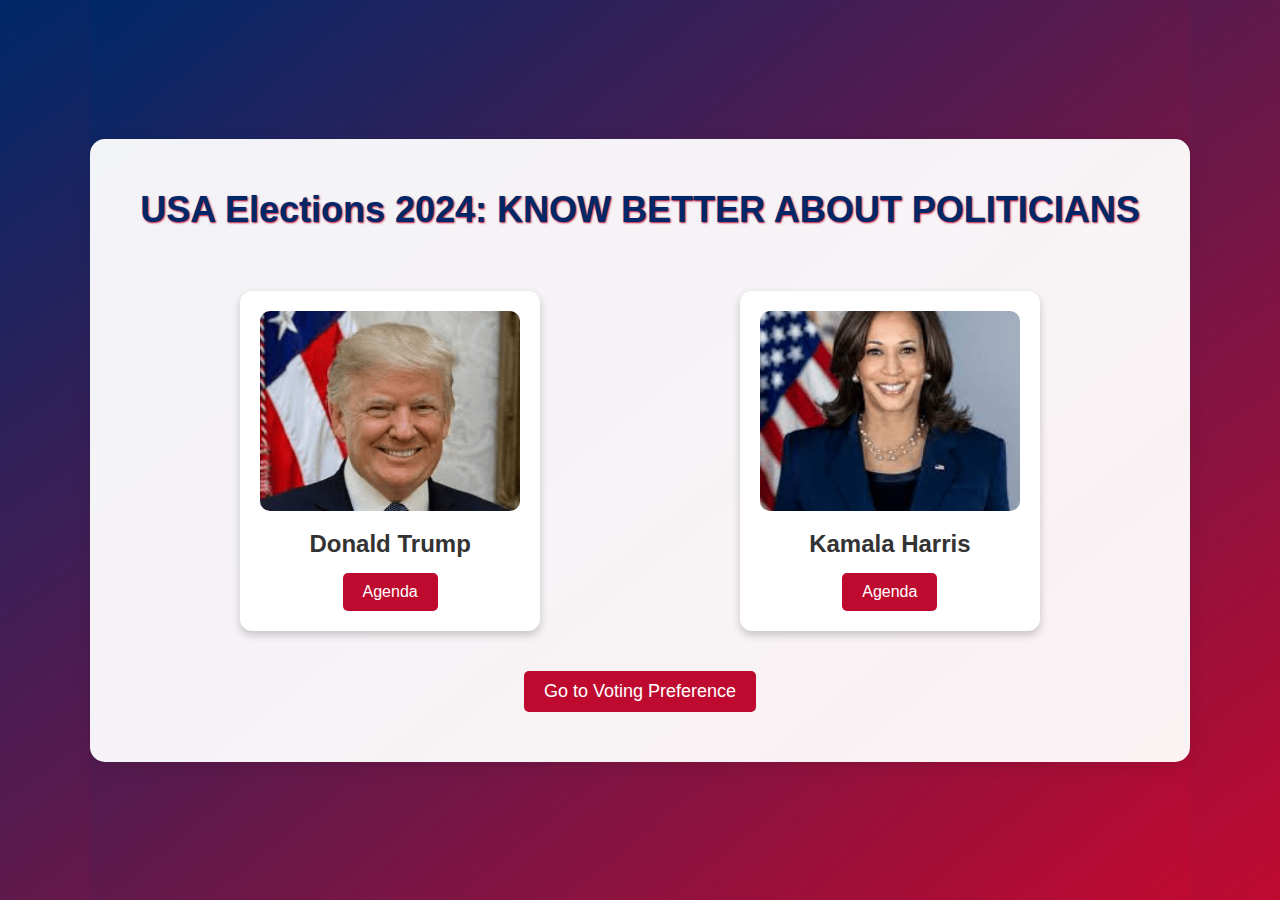
==== homepage.html @ 70a14fee "modified home page and voting page" ====
<!DOCTYPE html>
<html lang="en">
<head>
    <meta charset="UTF-8">
    <meta name="viewport" content="width=device-width, initial-scale=1.0">
    <meta http-equiv="X-UA-Compatible" content="ie=edge">
    <title>USA Election Voting</title>
    <link rel="stylesheet" href="homepage.css">
</head>
<body>
    <div class="container">
        <h1>USA Elections 2024: KNOW BETTER ABOUT POLITICIANS</h1>
        <div class="candidates">
            <div class="candidate">
                <img src="donald trumph.png" alt="Donald Trump">
                <h2>Donald Trump</h2>
                <button onclick="showAgenda('agenda-trump')">Agenda</button>
                <p class="agenda" id="agenda-trump" style="display: none;">Strengthen borders, restore America's economy, and lead with conservative values.</p>
            </div>
            <div class="candidate">
                <img src="kamala harris.png" alt="Kamala Harris">
                <h2>Kamala Harris</h2>
                <button onclick="showAgenda('agenda-harris')">Agenda</button>
                <p class="agenda" id="agenda-harris" style="display: none;">Expand healthcare access, promote equality, and empower citizens through progressive policies.</p>
            </div>
        </div>
        <!-- Navigation button to go to the voting preference page -->
        <button onclick="goToVotingPreference()" class="navigate-button">Go to Voting Preference</button>
    </div>

    <script src="homepage.js"></script>
    <script>
        function goToVotingPreference() {
            window.location.href = "votingpreference.html";
        }
    </script>
</body>
</html>
---- homepage.css ----
/* Resetting default styles */
* {
    margin: 0;
    padding: 0;
    box-sizing: border-box;
}

body, html {
    height: 100%;
    font-family: 'Arial', sans-serif;
    background: linear-gradient(to bottom right, #002868, #BF0A30); /* USA flag colors: navy and red */
    display: flex;
    justify-content: center;
    align-items: center;
}

.container {
    text-align: center;
    padding: 50px;
    background-color: rgba(255, 255, 255, 0.95); /* Semi-transparent white */
    border-radius: 15px;
    box-shadow: 0 4px 15px rgba(0, 0, 0, 0.1);
}

h1 {
    font-size: 36px;
    color: #002868; 
    margin-bottom: 40px;
    text-shadow: 1px 1px 2px #BF0A30; /* Red shadow */
}

.candidates {
    display: flex;
    justify-content: space-around;
    align-items: center;
    flex-wrap: wrap;
}

.candidate {
    background-color: white;
    border-radius: 12px;
    padding: 20px;
    box-shadow: 0 4px 8px rgba(0, 0, 0, 0.2);
    transition: transform 0.3s ease-in-out, box-shadow 0.3s ease-in-out;
    width: 300px;
    margin: 20px;
}

.candidate:hover {
    transform: scale(1.05);
    box-shadow: 0 6px 15px rgba(0, 0, 0, 0.3);
}

.candidate img {
    width: 100%; /* This maintains the full width of the container */
    height: 200px; /* Fixed height */
    object-fit: cover; /* Ensures the image scales properly without distortion */
    border-radius: 10px;
}

.candidate h2 {
    font-size: 24px;
    color: #333;
    margin: 15px 0;
}

.agenda {
    font-size: 16px;
    color: #555;
    margin-bottom: 20px;
    line-height: 1.5;
}

button {
    padding: 10px 20px;
    font-size: 16px;
    border: none;
    background-color: #BF0A30; /* Red button */
    color: white;
    border-radius: 5px;
    cursor: pointer;
    transition: background-color 0.3s ease;
}

button:hover {
    background-color: #002868; /* Turns navy blue on hover */
}

@media (max-width: 768px) {
    .candidates {
        flex-direction: column;
    }

    .candidate {
        margin-bottom: 20px;
        width: 100%;
    }
}

.navigate-button {
    margin-top: 20px;
    padding: 10px 20px;
    font-size: 18px;
    background-color: #BF0A30;
    color: white;
    border: none;
    border-radius: 5px;
    cursor: pointer;
    transition: background-color 0.3s;
}

.navigate-button:hover {
    background-color: #002868;
}
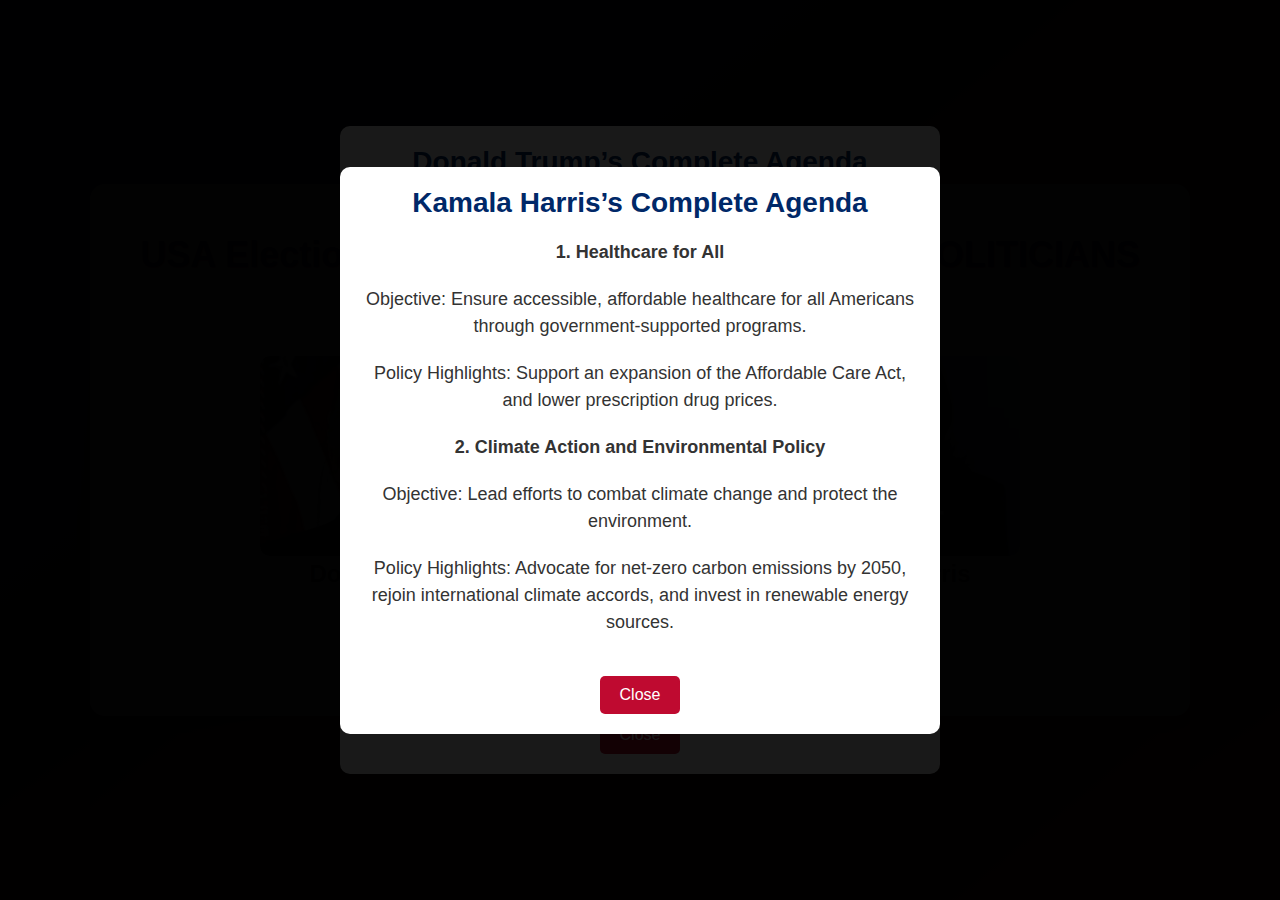
==== commit 4016423f: "updated agenda page" ====
--- a/homepage.html
+++ b/homepage.html
@@ -14,25 +14,55 @@
             <div class="candidate">
                 <img src="donald trumph.png" alt="Donald Trump">
                 <h2>Donald Trump</h2>
-                <button onclick="showAgenda('agenda-trump')">Agenda</button>
-                <p class="agenda" id="agenda-trump" style="display: none;">Strengthen borders, restore America's economy, and lead with conservative values.</p>
+                <button onclick="showFullAgenda('agenda-trump-full')">Agenda</button>
             </div>
             <div class="candidate">
                 <img src="kamala harris.png" alt="Kamala Harris">
                 <h2>Kamala Harris</h2>
-                <button onclick="showAgenda('agenda-harris')">Agenda</button>
-                <p class="agenda" id="agenda-harris" style="display: none;">Expand healthcare access, promote equality, and empower citizens through progressive policies.</p>
+                <button onclick="showFullAgenda('agenda-harris-full')">Agenda</button>
             </div>
         </div>
-        <!-- Navigation button to go to the voting preference page -->
-        <button onclick="goToVotingPreference()" class="navigate-button">Go to Voting Preference</button>
+    </div>
+
+    <!-- Full-page Agenda for Donald Trump -->
+    <div class="full-page-agenda" id="agenda-trump-full">
+        <div class="agenda-content">
+            <h2>Donald Trump’s Complete Agenda</h2>
+            <p><strong>1. Strengthening Borders and Immigration Control</strong></p>
+            <p>Objective: Enhance national security by implementing strict border control measures.</p>
+            <p>Policy Highlights: Expand funding for the border wall, increase border patrol staff, and enhance monitoring technology. Propose stricter immigration laws and prioritize deportation of individuals with criminal backgrounds.</p>
+
+            <p><strong>2. Economic Revitalization and Job Creation</strong></p>
+            <p>Objective: Create a thriving economy that brings jobs back to American soil and supports local businesses.</p>
+            <p>Policy Highlights: Focus on tax cuts for corporations and individuals, negotiate trade deals favorable to American businesses, and incentivize companies to bring manufacturing jobs back to the U.S. Emphasize deregulation in industries.</p>
+
+            
+
+            <button onclick="closeFullAgenda('agenda-trump-full')">Close</button>
+        </div>
+    </div>
+
+    <!-- Full-page Agenda for Kamala Harris -->
+    <div class="full-page-agenda" id="agenda-harris-full">
+        <div class="agenda-content">
+            <h2>Kamala Harris’s Complete Agenda</h2>
+            <p><strong>1. Healthcare for All</strong></p>
+            <p>Objective: Ensure accessible, affordable healthcare for all Americans through government-supported programs.</p>
+            <p>Policy Highlights: Support an expansion of the Affordable Care Act, and lower prescription drug prices.</p>
+
+            <p><strong>2. Climate Action and Environmental Policy</strong></p>
+            <p>Objective: Lead efforts to combat climate change and protect the environment.</p>
+            <p>Policy Highlights: Advocate for net-zero carbon emissions by 2050, rejoin international climate accords, and invest in renewable energy sources.</p>
+
+            
+           
+            <button onclick="closeFullAgenda('agenda-harris-full')">Close</button>
+        </div>
     </div>
 
     <script src="homepage.js"></script>
-    <script>
-        function goToVotingPreference() {
-            window.location.href = "votingpreference.html";
-        }
-    </script>
 </body>
 </html>
+
+
+
--- a/homepage.css
+++ b/homepage.css
@@ -8,7 +8,7 @@
 body, html {
     height: 100%;
     font-family: 'Arial', sans-serif;
-    background: linear-gradient(to bottom right, #002868, #BF0A30); /* USA flag colors: navy and red */
+    background: linear-gradient(to bottom right, #002868, #BF0A30);
     display: flex;
     justify-content: center;
     align-items: center;
@@ -17,16 +17,16 @@
 .container {
     text-align: center;
     padding: 50px;
-    background-color: rgba(255, 255, 255, 0.95); /* Semi-transparent white */
+    background-color: rgba(255, 255, 255, 0.95);
     border-radius: 15px;
     box-shadow: 0 4px 15px rgba(0, 0, 0, 0.1);
 }
 
 h1 {
     font-size: 36px;
-    color: #002868; 
+    color: #002868;
     margin-bottom: 40px;
-    text-shadow: 1px 1px 2px #BF0A30; /* Red shadow */
+    text-shadow: 1px 1px 2px #BF0A30;
 }
 
 .candidates {
@@ -41,41 +41,23 @@
     border-radius: 12px;
     padding: 20px;
     box-shadow: 0 4px 8px rgba(0, 0, 0, 0.2);
-    transition: transform 0.3s ease-in-out, box-shadow 0.3s ease-in-out;
     width: 300px;
     margin: 20px;
-}
-
-.candidate:hover {
-    transform: scale(1.05);
-    box-shadow: 0 6px 15px rgba(0, 0, 0, 0.3);
+    text-align: center;
 }
 
 .candidate img {
-    width: 100%; /* This maintains the full width of the container */
-    height: 200px; /* Fixed height */
-    object-fit: cover; /* Ensures the image scales properly without distortion */
+    width: 100%;
+    height: 200px;
+    object-fit: cover;
     border-radius: 10px;
-}
-
-.candidate h2 {
-    font-size: 24px;
-    color: #333;
-    margin: 15px 0;
-}
-
-.agenda {
-    font-size: 16px;
-    color: #555;
-    margin-bottom: 20px;
-    line-height: 1.5;
 }
 
 button {
     padding: 10px 20px;
     font-size: 16px;
     border: none;
-    background-color: #BF0A30; /* Red button */
+    background-color: #BF0A30;
     color: white;
     border-radius: 5px;
     cursor: pointer;
@@ -83,7 +65,52 @@
 }
 
 button:hover {
-    background-color: #002868; /* Turns navy blue on hover */
+    background-color: #002868;
+}
+
+/* Full-page agenda overlay */
+.full-page-agenda {
+    display: none;
+    position: fixed;
+    top: 0;
+    left: 0;
+    width: 100%;
+    height: 100%;
+    background-color: rgba(0, 0, 0, 0.8);
+    color: white;
+    justify-content: center;
+    align-items: center;
+    z-index: 1000;
+}
+
+.agenda-content {
+    background-color: #f0f0f0;
+    color: #333;
+    padding: 40px;
+    border-radius: 10px;
+    max-width: 600px;
+    text-align: center;
+}
+
+.agenda-content h2 {
+    font-size: 28px;
+    color: #002868;
+    margin-bottom: 20px;
+}
+
+.agenda-content p {
+    font-size: 18px;
+    line-height: 1.5;
+    margin-bottom: 20px;
+}
+
+.agenda-content button {
+    background-color: #BF0A30;
+    color: white;
+    padding: 10px 20px;
+    border: none;
+    border-radius: 5px;
+    cursor: pointer;
 }
 
 @media (max-width: 768px) {
@@ -97,18 +124,43 @@
     }
 }
 
-.navigate-button {
+
+/* Full-page agenda overlay */
+.full-page-agenda {
+    display: none;
+    position: fixed;
+    top: 0;
+    left: 0;
+    width: 100%;
+    height: 100%;
+    background-color: rgba(0, 0, 0, 0.9);
+    color: white;
+    display: flex;
+    justify-content: center;
+    align-items: center;
+    z-index: 1000;
+}
+
+.agenda-content {
+    background-color: white;
+    color: #333;
+    padding: 20px;
+    border-radius: 10px;
+    max-width: 600px;
+    text-align: center;
+}
+
+.agenda-content button {
     margin-top: 20px;
-    padding: 10px 20px;
-    font-size: 18px;
     background-color: #BF0A30;
     color: white;
+    padding: 10px 20px;
     border: none;
     border-radius: 5px;
     cursor: pointer;
-    transition: background-color 0.3s;
 }
 
-.navigate-button:hover {
-    background-color: #002868;
-}
+
+
+
+
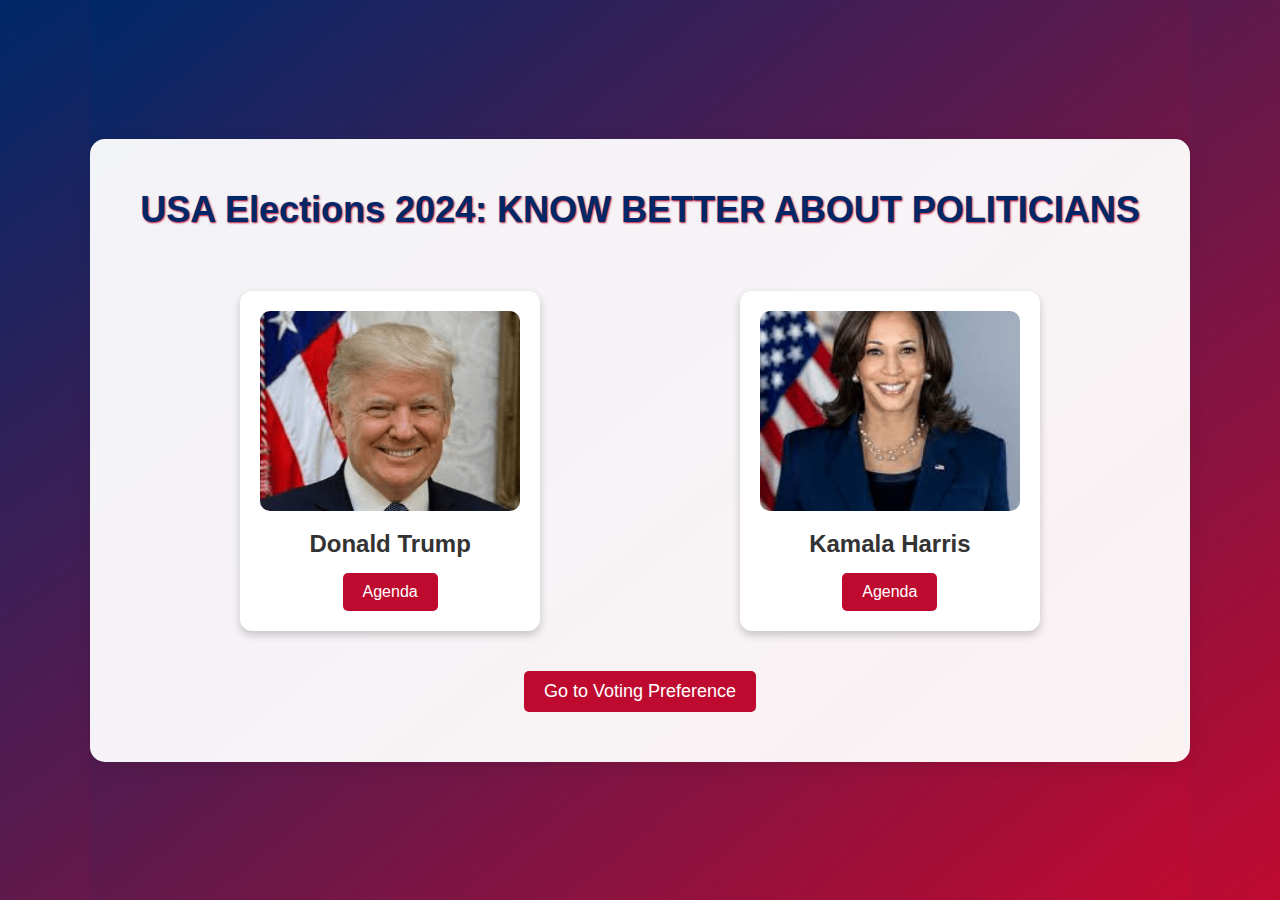
==== commit 6a98b652: "Resolved merge conflict in VoteController.java" ====
--- a/homepage.html
+++ b/homepage.html
@@ -14,55 +14,25 @@
             <div class="candidate">
                 <img src="donald trumph.png" alt="Donald Trump">
                 <h2>Donald Trump</h2>
-                <button onclick="showFullAgenda('agenda-trump-full')">Agenda</button>
+                <button onclick="showAgenda('agenda-trump')">Agenda</button>
+                <p class="agenda" id="agenda-trump" style="display: none;">Strengthen borders, restore America's economy, and lead with conservative values.</p>
             </div>
             <div class="candidate">
                 <img src="kamala harris.png" alt="Kamala Harris">
                 <h2>Kamala Harris</h2>
-                <button onclick="showFullAgenda('agenda-harris-full')">Agenda</button>
+                <button onclick="showAgenda('agenda-harris')">Agenda</button>
+                <p class="agenda" id="agenda-harris" style="display: none;">Expand healthcare access, promote equality, and empower citizens through progressive policies.</p>
             </div>
         </div>
-    </div>
-
-    <!-- Full-page Agenda for Donald Trump -->
-    <div class="full-page-agenda" id="agenda-trump-full">
-        <div class="agenda-content">
-            <h2>Donald Trump’s Complete Agenda</h2>
-            <p><strong>1. Strengthening Borders and Immigration Control</strong></p>
-            <p>Objective: Enhance national security by implementing strict border control measures.</p>
-            <p>Policy Highlights: Expand funding for the border wall, increase border patrol staff, and enhance monitoring technology. Propose stricter immigration laws and prioritize deportation of individuals with criminal backgrounds.</p>
-
-            <p><strong>2. Economic Revitalization and Job Creation</strong></p>
-            <p>Objective: Create a thriving economy that brings jobs back to American soil and supports local businesses.</p>
-            <p>Policy Highlights: Focus on tax cuts for corporations and individuals, negotiate trade deals favorable to American businesses, and incentivize companies to bring manufacturing jobs back to the U.S. Emphasize deregulation in industries.</p>
-
-            
-
-            <button onclick="closeFullAgenda('agenda-trump-full')">Close</button>
-        </div>
-    </div>
-
-    <!-- Full-page Agenda for Kamala Harris -->
-    <div class="full-page-agenda" id="agenda-harris-full">
-        <div class="agenda-content">
-            <h2>Kamala Harris’s Complete Agenda</h2>
-            <p><strong>1. Healthcare for All</strong></p>
-            <p>Objective: Ensure accessible, affordable healthcare for all Americans through government-supported programs.</p>
-            <p>Policy Highlights: Support an expansion of the Affordable Care Act, and lower prescription drug prices.</p>
-
-            <p><strong>2. Climate Action and Environmental Policy</strong></p>
-            <p>Objective: Lead efforts to combat climate change and protect the environment.</p>
-            <p>Policy Highlights: Advocate for net-zero carbon emissions by 2050, rejoin international climate accords, and invest in renewable energy sources.</p>
-
-            
-           
-            <button onclick="closeFullAgenda('agenda-harris-full')">Close</button>
-        </div>
+        <!-- Navigation button to go to the voting preference page -->
+        <button onclick="goToVotingPreference()" class="navigate-button">Go to Voting Preference</button>
     </div>
 
     <script src="homepage.js"></script>
+    <script>
+        function goToVotingPreference() {
+            window.location.href = "votingpreference.html";
+        }
+    </script>
 </body>
 </html>
-
-
-
--- a/homepage.css
+++ b/homepage.css
@@ -8,7 +8,7 @@
 body, html {
     height: 100%;
     font-family: 'Arial', sans-serif;
-    background: linear-gradient(to bottom right, #002868, #BF0A30);
+    background: linear-gradient(to bottom right, #002868, #BF0A30); /* USA flag colors: navy and red */
     display: flex;
     justify-content: center;
     align-items: center;
@@ -17,16 +17,16 @@
 .container {
     text-align: center;
     padding: 50px;
-    background-color: rgba(255, 255, 255, 0.95);
+    background-color: rgba(255, 255, 255, 0.95); /* Semi-transparent white */
     border-radius: 15px;
     box-shadow: 0 4px 15px rgba(0, 0, 0, 0.1);
 }
 
 h1 {
     font-size: 36px;
-    color: #002868;
+    color: #002868; 
     margin-bottom: 40px;
-    text-shadow: 1px 1px 2px #BF0A30;
+    text-shadow: 1px 1px 2px #BF0A30; /* Red shadow */
 }
 
 .candidates {
@@ -41,23 +41,41 @@
     border-radius: 12px;
     padding: 20px;
     box-shadow: 0 4px 8px rgba(0, 0, 0, 0.2);
+    transition: transform 0.3s ease-in-out, box-shadow 0.3s ease-in-out;
     width: 300px;
     margin: 20px;
-    text-align: center;
+}
+
+.candidate:hover {
+    transform: scale(1.05);
+    box-shadow: 0 6px 15px rgba(0, 0, 0, 0.3);
 }
 
 .candidate img {
-    width: 100%;
-    height: 200px;
-    object-fit: cover;
+    width: 100%; /* This maintains the full width of the container */
+    height: 200px; /* Fixed height */
+    object-fit: cover; /* Ensures the image scales properly without distortion */
     border-radius: 10px;
+}
+
+.candidate h2 {
+    font-size: 24px;
+    color: #333;
+    margin: 15px 0;
+}
+
+.agenda {
+    font-size: 16px;
+    color: #555;
+    margin-bottom: 20px;
+    line-height: 1.5;
 }
 
 button {
     padding: 10px 20px;
     font-size: 16px;
     border: none;
-    background-color: #BF0A30;
+    background-color: #BF0A30; /* Red button */
     color: white;
     border-radius: 5px;
     cursor: pointer;
@@ -65,52 +83,7 @@
 }
 
 button:hover {
-    background-color: #002868;
-}
-
-/* Full-page agenda overlay */
-.full-page-agenda {
-    display: none;
-    position: fixed;
-    top: 0;
-    left: 0;
-    width: 100%;
-    height: 100%;
-    background-color: rgba(0, 0, 0, 0.8);
-    color: white;
-    justify-content: center;
-    align-items: center;
-    z-index: 1000;
-}
-
-.agenda-content {
-    background-color: #f0f0f0;
-    color: #333;
-    padding: 40px;
-    border-radius: 10px;
-    max-width: 600px;
-    text-align: center;
-}
-
-.agenda-content h2 {
-    font-size: 28px;
-    color: #002868;
-    margin-bottom: 20px;
-}
-
-.agenda-content p {
-    font-size: 18px;
-    line-height: 1.5;
-    margin-bottom: 20px;
-}
-
-.agenda-content button {
-    background-color: #BF0A30;
-    color: white;
-    padding: 10px 20px;
-    border: none;
-    border-radius: 5px;
-    cursor: pointer;
+    background-color: #002868; /* Turns navy blue on hover */
 }
 
 @media (max-width: 768px) {
@@ -124,43 +97,18 @@
     }
 }
 
-
-/* Full-page agenda overlay */
-.full-page-agenda {
-    display: none;
-    position: fixed;
-    top: 0;
-    left: 0;
-    width: 100%;
-    height: 100%;
-    background-color: rgba(0, 0, 0, 0.9);
-    color: white;
-    display: flex;
-    justify-content: center;
-    align-items: center;
-    z-index: 1000;
-}
-
-.agenda-content {
-    background-color: white;
-    color: #333;
-    padding: 20px;
-    border-radius: 10px;
-    max-width: 600px;
-    text-align: center;
-}
-
-.agenda-content button {
+.navigate-button {
     margin-top: 20px;
+    padding: 10px 20px;
+    font-size: 18px;
     background-color: #BF0A30;
     color: white;
-    padding: 10px 20px;
     border: none;
     border-radius: 5px;
     cursor: pointer;
+    transition: background-color 0.3s;
 }
 
-
-
-
-
+.navigate-button:hover {
+    background-color: #002868;
+}
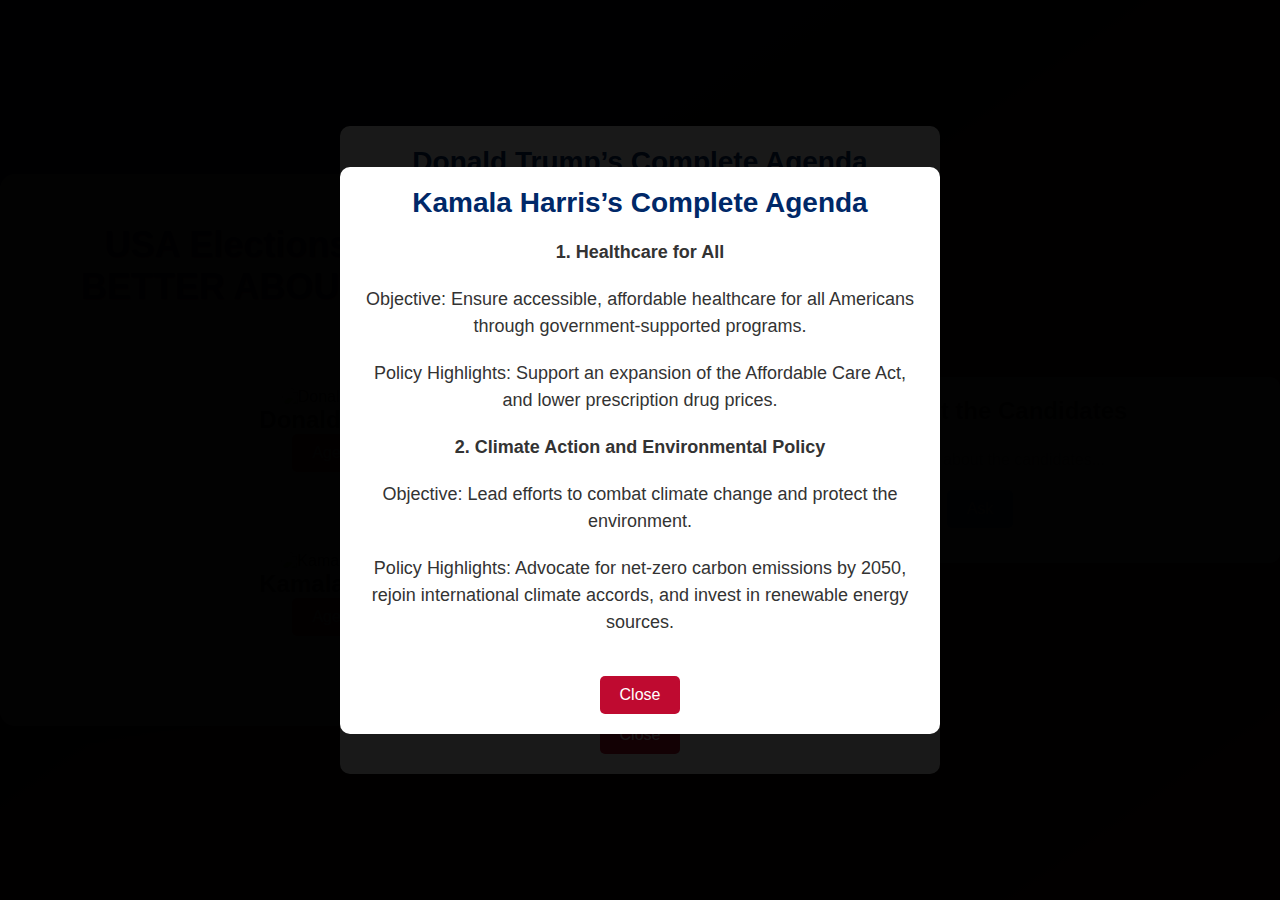
==== commit 9811daef: "added textbar" ====
--- a/homepage.html
+++ b/homepage.html
@@ -14,25 +14,61 @@
             <div class="candidate">
                 <img src="donald trumph.png" alt="Donald Trump">
                 <h2>Donald Trump</h2>
-                <button onclick="showAgenda('agenda-trump')">Agenda</button>
-                <p class="agenda" id="agenda-trump" style="display: none;">Strengthen borders, restore America's economy, and lead with conservative values.</p>
+                <button onclick="showFullAgenda('agenda-trump-full')">Agenda</button>
             </div>
             <div class="candidate">
                 <img src="kamala harris.png" alt="Kamala Harris">
                 <h2>Kamala Harris</h2>
-                <button onclick="showAgenda('agenda-harris')">Agenda</button>
-                <p class="agenda" id="agenda-harris" style="display: none;">Expand healthcare access, promote equality, and empower citizens through progressive policies.</p>
+                <button onclick="showFullAgenda('agenda-harris-full')">Agenda</button>
             </div>
         </div>
-        <!-- Navigation button to go to the voting preference page -->
-        <button onclick="goToVotingPreference()" class="navigate-button">Go to Voting Preference</button>
     </div>
 
+    <!-- Full-page Agenda for Donald Trump -->
+    <div class="full-page-agenda" id="agenda-trump-full">
+        <div class="agenda-content">
+            <h2>Donald Trump’s Complete Agenda</h2>
+            <p><strong>1. Strengthening Borders and Immigration Control</strong></p>
+            <p>Objective: Enhance national security by implementing strict border control measures.</p>
+            <p>Policy Highlights: Expand funding for the border wall, increase border patrol staff, and enhance monitoring technology. Propose stricter immigration laws and prioritize deportation of individuals with criminal backgrounds.</p>
+            <p><strong>2. Economic Revitalization and Job Creation</strong></p>
+            <p>Objective: Create a thriving economy that brings jobs back to American soil and supports local businesses.</p>
+            <p>Policy Highlights: Focus on tax cuts for corporations and individuals, negotiate trade deals favorable to American businesses, and incentivize companies to bring manufacturing jobs back to the U.S. Emphasize deregulation in industries.</p>
+
+            
+
+            <button onclick="closeFullAgenda('agenda-trump-full')">Close</button>
+        </div>
+    </div>
+
+    <!-- Full-page Agenda for Kamala Harris -->
+    <div class="full-page-agenda" id="agenda-harris-full">
+        <div class="agenda-content">
+            <h2>Kamala Harris’s Complete Agenda</h2>
+            <p><strong>1. Healthcare for All</strong></p>
+            <p>Objective: Ensure accessible, affordable healthcare for all Americans through government-supported programs.</p>
+            <p>Policy Highlights: Support an expansion of the Affordable Care Act, and lower prescription drug prices.</p>
+            <p><strong>2. Climate Action and Environmental Policy</strong></p>
+            <p>Objective: Lead efforts to combat climate change and protect the environment.</p>
+            <p>Policy Highlights: Advocate for net-zero carbon emissions by 2050, rejoin international climate accords, and invest in renewable energy sources.</p>
+
+            
+           
+            <button onclick="closeFullAgenda('agenda-harris-full')">Close</button>
+        </div>
+    </div>
+    <!-- AI Q&A Section -->
+<div class="qa-section">
+    <h2>Ask about the Candidates</h2>
+    <input type="text" id="userQuestion" placeholder="Type your question here about the candidates..." />
+    <button onclick="askQuestion()">Ask</button>
+    <div id="aiResponse"></div>
+</div>
+
+
     <script src="homepage.js"></script>
-    <script>
-        function goToVotingPreference() {
-            window.location.href = "votingpreference.html";
-        }
-    </script>
 </body>
 </html>
+
+
+
--- a/homepage.css
+++ b/homepage.css
@@ -8,7 +8,7 @@
 body, html {
     height: 100%;
     font-family: 'Arial', sans-serif;
-    background: linear-gradient(to bottom right, #002868, #BF0A30); /* USA flag colors: navy and red */
+    background: linear-gradient(to bottom right, #002868, #BF0A30);
     display: flex;
     justify-content: center;
     align-items: center;
@@ -17,16 +17,16 @@
 .container {
     text-align: center;
     padding: 50px;
-    background-color: rgba(255, 255, 255, 0.95); /* Semi-transparent white */
+    background-color: rgba(255, 255, 255, 0.95);
     border-radius: 15px;
     box-shadow: 0 4px 15px rgba(0, 0, 0, 0.1);
 }
 
 h1 {
     font-size: 36px;
-    color: #002868; 
+    color: #002868;
     margin-bottom: 40px;
-    text-shadow: 1px 1px 2px #BF0A30; /* Red shadow */
+    text-shadow: 1px 1px 2px #BF0A30;
 }
 
 .candidates {
@@ -41,49 +41,76 @@
     border-radius: 12px;
     padding: 20px;
     box-shadow: 0 4px 8px rgba(0, 0, 0, 0.2);
-    transition: transform 0.3s ease-in-out, box-shadow 0.3s ease-in-out;
     width: 300px;
     margin: 20px;
-}
-
-.candidate:hover {
-    transform: scale(1.05);
-    box-shadow: 0 6px 15px rgba(0, 0, 0, 0.3);
+    text-align: center;
 }
 
 .candidate img {
-    width: 100%; /* This maintains the full width of the container */
-    height: 200px; /* Fixed height */
-    object-fit: cover; /* Ensures the image scales properly without distortion */
-    border-radius: 10px;
-}
-
-.candidate h2 {
-    font-size: 24px;
-    color: #333;
-    margin: 15px 0;
-}
-
-.agenda {
+    width: 100%;
+    height: 200px;
+    object-fit: cover;
+    border-radius: 10px;
+}
+
+button {
+    padding: 10px 20px;
     font-size: 16px;
-    color: #555;
+    border: none;
+    background-color: #BF0A30;
+    color: white;
+    border-radius: 5px;
+    cursor: pointer;
+    transition: background-color 0.3s ease;
+}
+
+button:hover {
+    background-color: #002868;
+}
+
+/* Full-page agenda overlay */
+.full-page-agenda {
+    display: none;
+    position: fixed;
+    top: 0;
+    left: 0;
+    width: 100%;
+    height: 100%;
+    background-color: rgba(0, 0, 0, 0.8);
+    color: white;
+    justify-content: center;
+    align-items: center;
+    z-index: 1000;
+}
+
+.agenda-content {
+    background-color: #f0f0f0;
+    color: #333;
+    padding: 40px;
+    border-radius: 10px;
+    max-width: 600px;
+    text-align: center;
+}
+
+.agenda-content h2 {
+    font-size: 28px;
+    color: #002868;
     margin-bottom: 20px;
+}
+
+.agenda-content p {
+    font-size: 18px;
     line-height: 1.5;
-}
-
-button {
-    padding: 10px 20px;
-    font-size: 16px;
-    border: none;
-    background-color: #BF0A30; /* Red button */
-    color: white;
-    border-radius: 5px;
-    cursor: pointer;
-    transition: background-color 0.3s ease;
-}
-
-button:hover {
-    background-color: #002868; /* Turns navy blue on hover */
+    margin-bottom: 20px;
+}
+
+.agenda-content button {
+    background-color: #BF0A30;
+    color: white;
+    padding: 10px 20px;
+    border: none;
+    border-radius: 5px;
+    cursor: pointer;
 }
 
 @media (max-width: 768px) {
@@ -97,18 +124,94 @@
     }
 }
 
-.navigate-button {
+
+/* Full-page agenda overlay */
+.full-page-agenda {
+    display: none;
+    position: fixed;
+    top: 0;
+    left: 0;
+    width: 100%;
+    height: 100%;
+    background-color: rgba(0, 0, 0, 0.9);
+    color: white;
+    display: flex;
+    justify-content: center;
+    align-items: center;
+    z-index: 1000;
+}
+
+.agenda-content {
+    background-color: white;
+    color: #333;
+    padding: 20px;
+    border-radius: 10px;
+    max-width: 600px;
+    text-align: center;
+}
+
+.agenda-content button {
     margin-top: 20px;
-    padding: 10px 20px;
+    background-color: #BF0A30;
+    color: white;
+    padding: 10px 20px;
+    border: none;
+    border-radius: 5px;
+    cursor: pointer;
+}
+/* AI Q&A Section Styling */
+.qa-section {
+    display: flex;
+    flex-direction: column;
+    align-items: center;
+    justify-content: center;
+    padding: 20px;
+    background-color: rgba(255, 255, 255, 0.9); /* Light background */
+    border-radius: 10px;
+    margin-top: 40px;
+    max-width: 600px;
+    width: 100%;
+    text-align: center;
+}
+
+.qa-section h2 {
+    font-size: 24px;
+    color: #333;
+    margin-bottom: 15px;
+}
+
+.qa-section input[type="text"] {
+    width: 80%;
+    padding: 10px;
+    margin-bottom: 10px;
+    border: 1px solid #ccc;
+    border-radius: 5px;
+    font-size: 16px;
+}
+
+.qa-section button {
+    padding: 10px 20px;
+    font-size: 16px;
+    border: none;
+    background-color: #0056b3;
+    color: white;
+    border-radius: 5px;
+    cursor: pointer;
+    transition: background-color 0.3s ease;
+}
+
+.qa-section button:hover {
+    background-color: #ff0000; /* Red on hover */
+}
+
+#aiResponse {
+    margin-top: 15px;
     font-size: 18px;
-    background-color: #BF0A30;
-    color: white;
-    border: none;
-    border-radius: 5px;
-    cursor: pointer;
-    transition: background-color 0.3s;
-}
-
-.navigate-button:hover {
-    background-color: #002868;
-}
+    color: #333;
+    white-space: pre-wrap;
+}
+
+
+
+
+
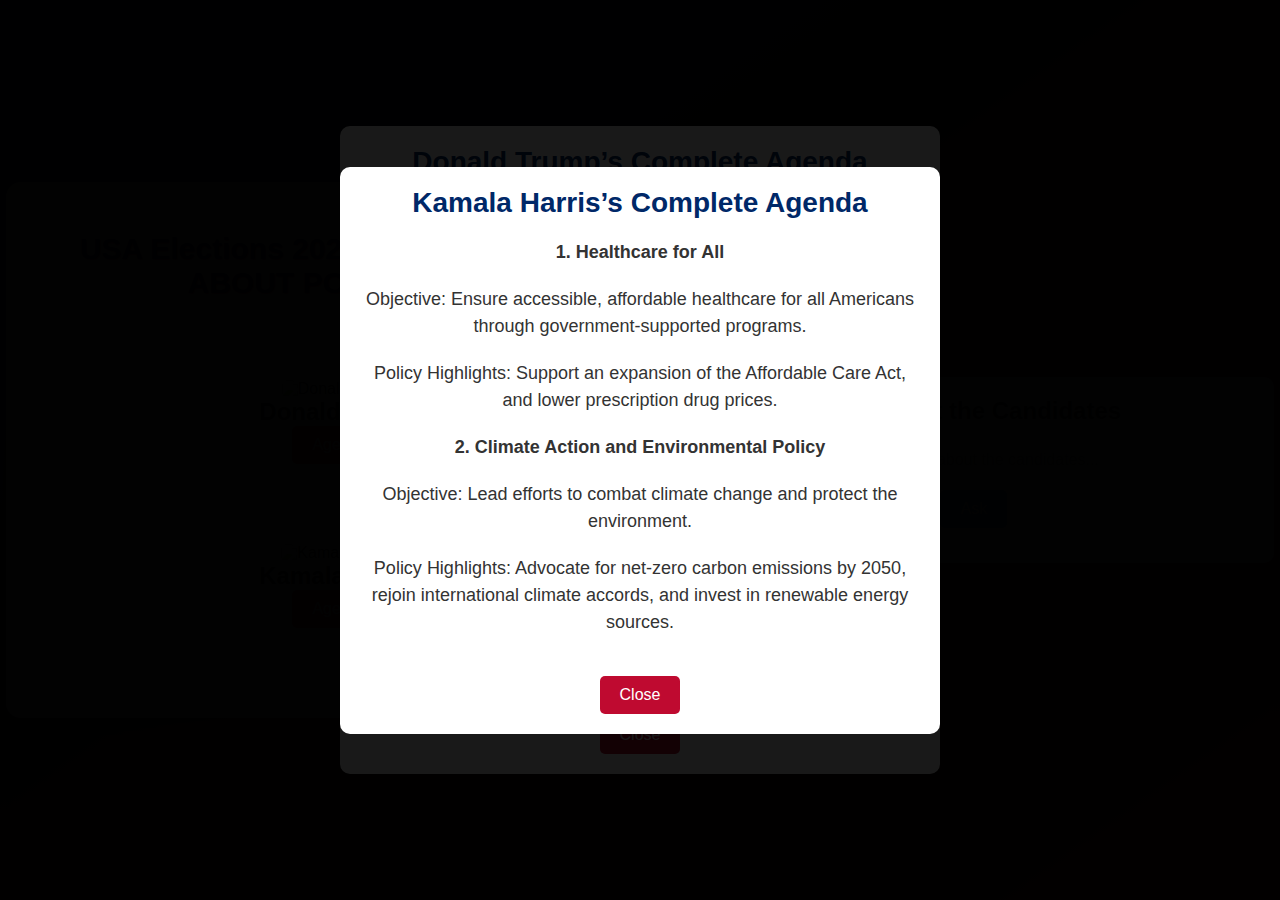
==== commit f5aa5502: "updated" ====
--- a/homepage.html
+++ b/homepage.html
@@ -72,3 +72,4 @@
 
 
 
+
--- a/homepage.css
+++ b/homepage.css
@@ -1,4 +1,5 @@
 /* Resetting default styles */
+*/* Resetting default styles */
 * {
     margin: 0;
     padding: 0;
@@ -23,7 +24,7 @@
 }
 
 h1 {
-    font-size: 36px;
+    font-size: 30px;
     color: #002868;
     margin-bottom: 40px;
     text-shadow: 1px 1px 2px #BF0A30;
@@ -47,10 +48,10 @@
 }
 
 .candidate img {
-    width: 100%;
-    height: 200px;
+    width: 50%;
+    height: 100px;
     object-fit: cover;
-    border-radius: 10px;
+    border-radius: 5px;
 }
 
 button {
@@ -209,9 +210,4 @@
     font-size: 18px;
     color: #333;
     white-space: pre-wrap;
-}
-
-
-
-
-
+}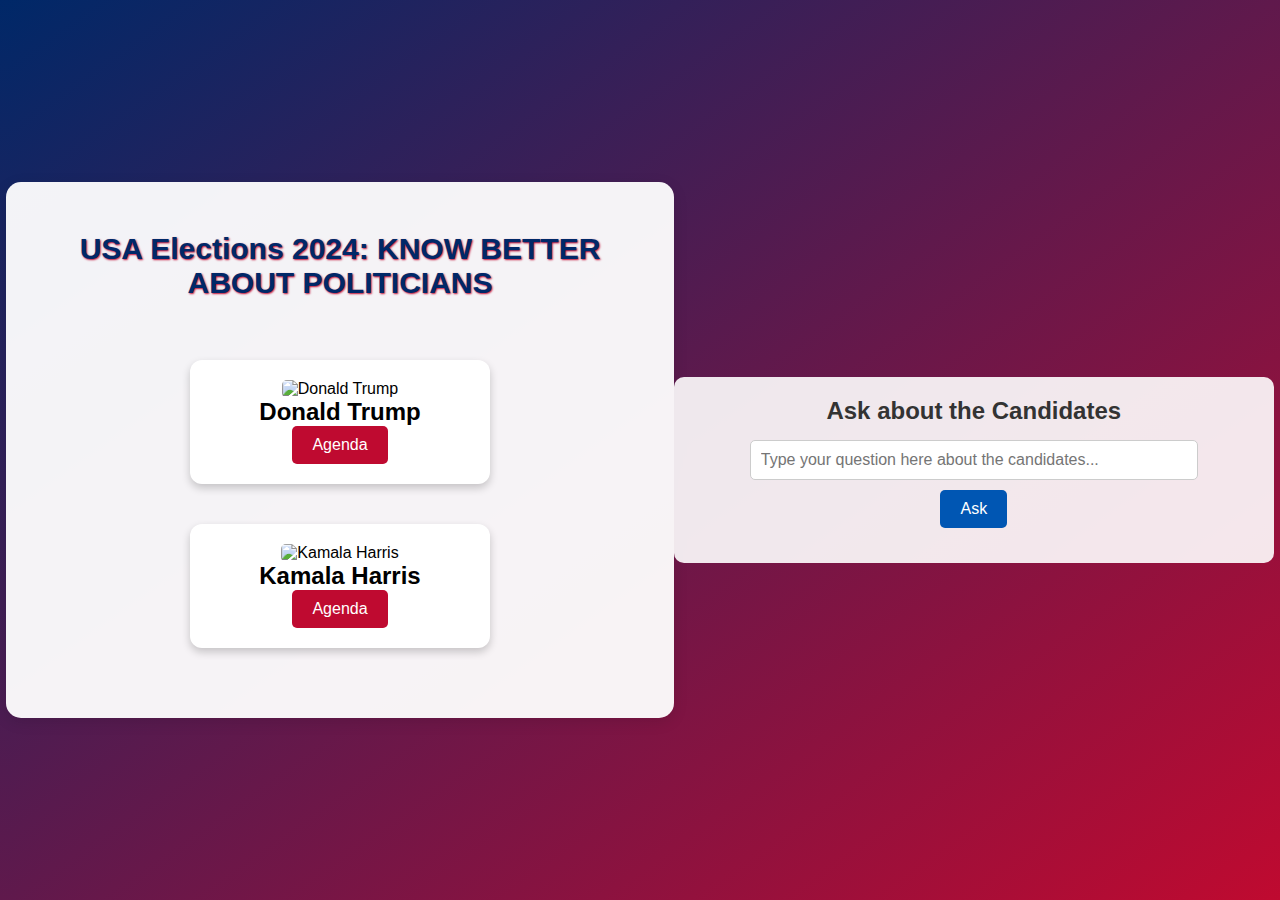
==== commit 47100033: "completely updated" ====
--- a/homepage.html
+++ b/homepage.html
@@ -22,6 +22,12 @@
                 <button onclick="showFullAgenda('agenda-harris-full')">Agenda</button>
             </div>
         </div>
+    </div>
+    <div class="qa-section">
+        <h2>Ask about the Candidates</h2>
+        <input type="text" id="userQuestion" placeholder="Type your question here about the candidates..." />
+        <button onclick="askQuestion()">Ask</button>
+        <div id="aiResponse"></div>
     </div>
 
     <!-- Full-page Agenda for Donald Trump -->
@@ -57,13 +63,8 @@
             <button onclick="closeFullAgenda('agenda-harris-full')">Close</button>
         </div>
     </div>
-    <!-- AI Q&A Section -->
-<div class="qa-section">
-    <h2>Ask about the Candidates</h2>
-    <input type="text" id="userQuestion" placeholder="Type your question here about the candidates..." />
-    <button onclick="askQuestion()">Ask</button>
-    <div id="aiResponse"></div>
-</div>
+    
+
 
 
     <script src="homepage.js"></script>
--- a/homepage.css
+++ b/homepage.css
@@ -210,4 +210,42 @@
     font-size: 18px;
     color: #333;
     white-space: pre-wrap;
-}+}
+.hidden {
+    opacity: 0;
+    pointer-events: none;
+    transition: opacity 0.3s ease;
+}
+.visible {
+    opacity: 1;
+    pointer-events: auto;
+}
+.full-page-agenda {
+    position: fixed;
+    top: 0;
+    left: 0;
+    width: 100%;
+    height: 100%;
+    background: rgba(0, 0, 0, 0.8); /* Dim background */
+    display: flex;
+    justify-content: center;
+    align-items: center;
+    z-index: 1000; /* Above other content */
+    opacity: 0; /* Start invisible */
+    pointer-events: none; /* Prevent interactions */
+    transition: opacity 0.3s ease;
+}
+
+.full-page-agenda.visible {
+    opacity: 1; /* Fully visible */
+    pointer-events: auto; /* Allow interactions */
+}
+
+.agenda-content {
+    background: #fff;
+    padding: 20px;
+    border-radius: 8px;
+    max-width: 600px;
+    width: 90%;
+    text-align: center;
+}
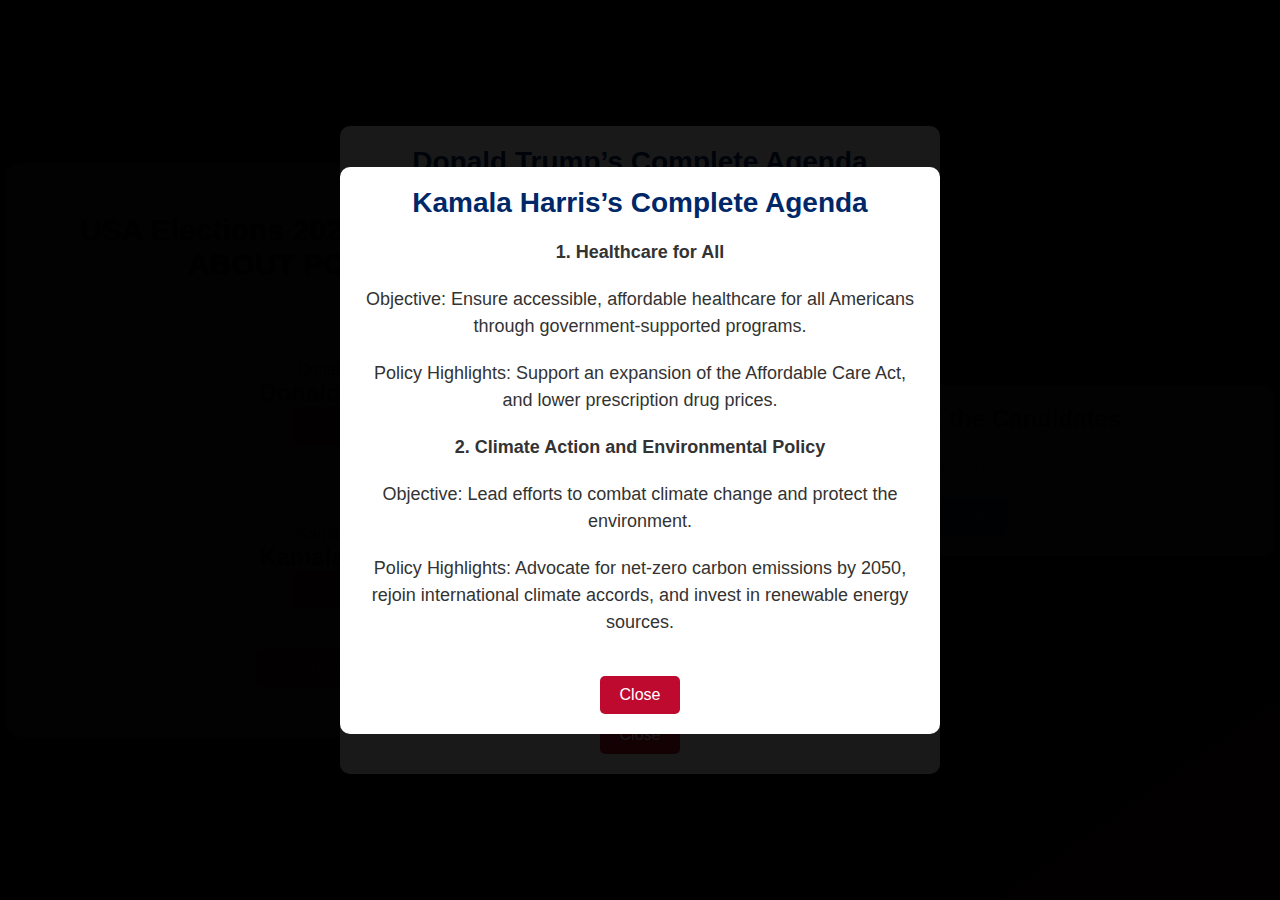
==== commit 1c03567e: "added voting button" ====
--- a/homepage.html
+++ b/homepage.html
@@ -22,6 +22,7 @@
                 <button onclick="showFullAgenda('agenda-harris-full')">Agenda</button>
             </div>
         </div>
+        <button id="voting-preference-btn" onclick="goToVotingPreference()">Voting Preference</button>
     </div>
     <div class="qa-section">
         <h2>Ask about the Candidates</h2>
--- a/homepage.css
+++ b/homepage.css
@@ -205,47 +205,3 @@
     background-color: #ff0000; /* Red on hover */
 }
 
-#aiResponse {
-    margin-top: 15px;
-    font-size: 18px;
-    color: #333;
-    white-space: pre-wrap;
-}
-.hidden {
-    opacity: 0;
-    pointer-events: none;
-    transition: opacity 0.3s ease;
-}
-.visible {
-    opacity: 1;
-    pointer-events: auto;
-}
-.full-page-agenda {
-    position: fixed;
-    top: 0;
-    left: 0;
-    width: 100%;
-    height: 100%;
-    background: rgba(0, 0, 0, 0.8); /* Dim background */
-    display: flex;
-    justify-content: center;
-    align-items: center;
-    z-index: 1000; /* Above other content */
-    opacity: 0; /* Start invisible */
-    pointer-events: none; /* Prevent interactions */
-    transition: opacity 0.3s ease;
-}
-
-.full-page-agenda.visible {
-    opacity: 1; /* Fully visible */
-    pointer-events: auto; /* Allow interactions */
-}
-
-.agenda-content {
-    background: #fff;
-    padding: 20px;
-    border-radius: 8px;
-    max-width: 600px;
-    width: 90%;
-    text-align: center;
-}
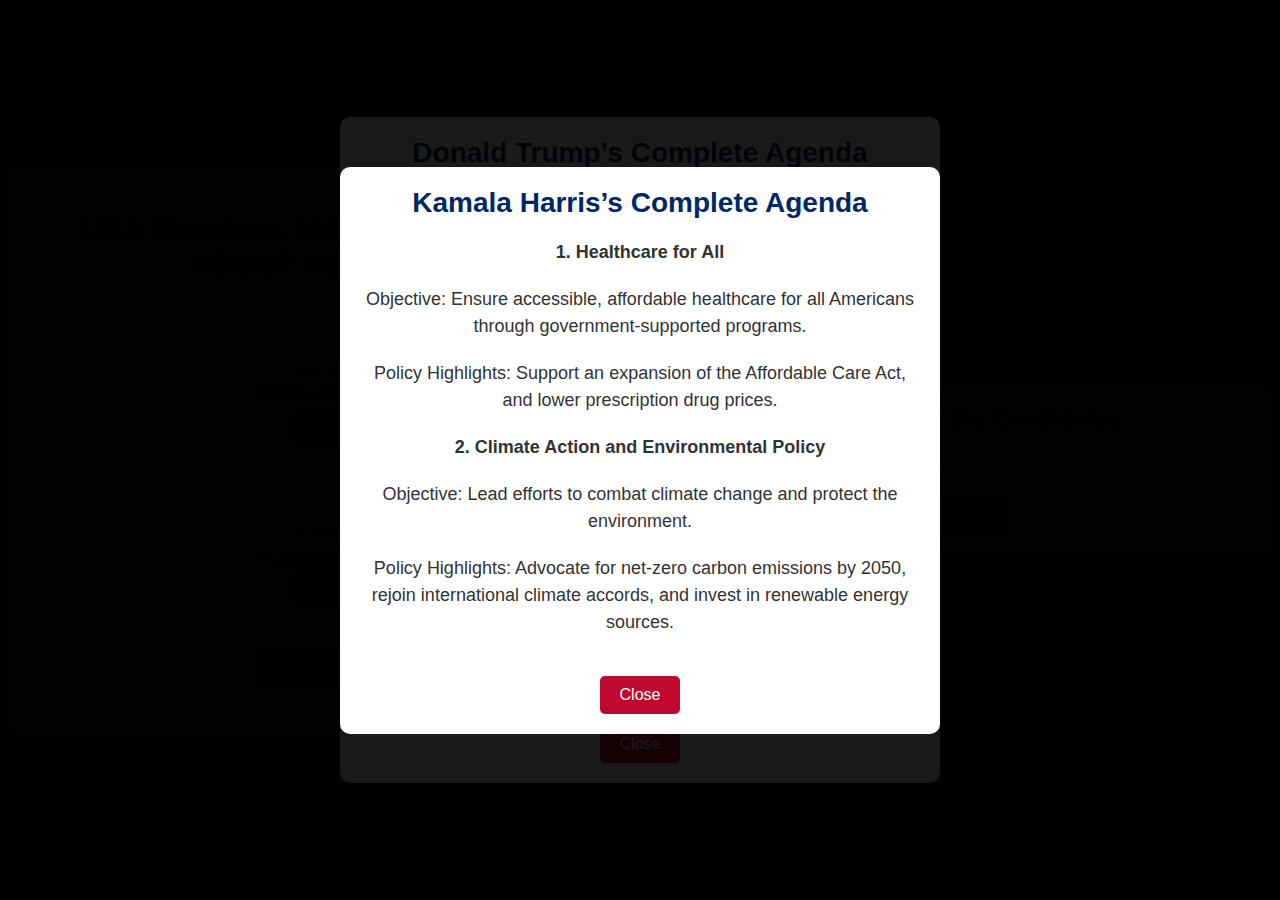
==== commit 3dcb08df: "updated" ====
--- a/homepage.html
+++ b/homepage.html
@@ -34,7 +34,7 @@
     <!-- Full-page Agenda for Donald Trump -->
     <div class="full-page-agenda" id="agenda-trump-full">
         <div class="agenda-content">
-            <h2>Donald Trump’s Complete Agenda</h2>
+            <h2>Donald Trump’s Complete Agenda</h2>S
             <p><strong>1. Strengthening Borders and Immigration Control</strong></p>
             <p>Objective: Enhance national security by implementing strict border control measures.</p>
             <p>Policy Highlights: Expand funding for the border wall, increase border patrol staff, and enhance monitoring technology. Propose stricter immigration laws and prioritize deportation of individuals with criminal backgrounds.</p>
